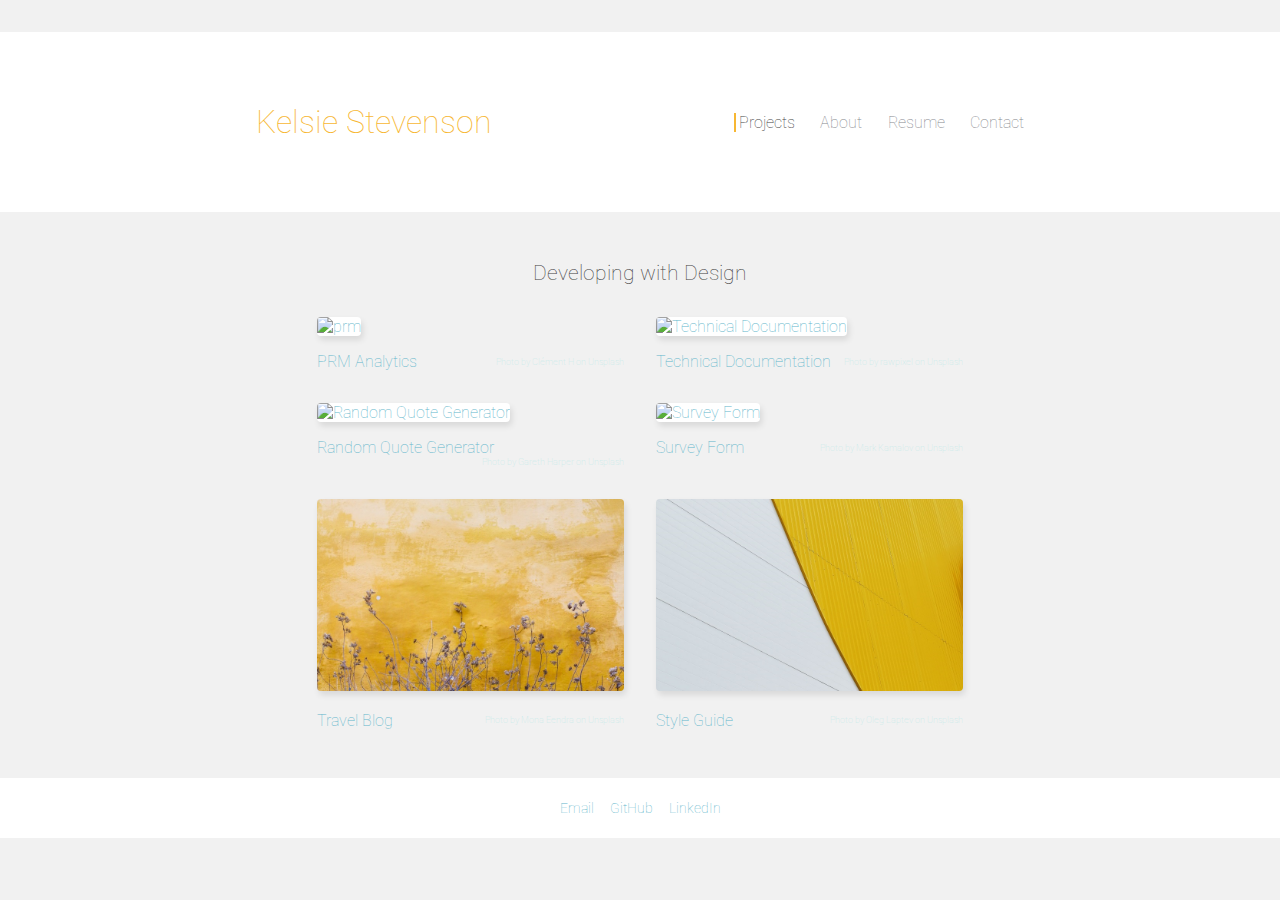
==== index.html @ 69f06c00 "add content" ====
<!doctype html>
<html>
<head>
  <meta charset="utf-8">
  <title>Kelsie's Portfolio</title>
  <link href="https://fonts.googleapis.com/css?family=Roboto" rel="stylesheet">
  <link rel="stylesheet" href="https://use.fontawesome.com/releases/v5.6.3/css/all.css" integrity="sha384-UHRtZLI+pbxtHCWp1t77Bi1L4ZtiqrqD80Kn4Z8NTSRyMA2Fd33n5dQ8lWUE00s/" crossorigin="anonymous">
  <link rel="stylesheet" href="assets\css\styles.css">
</head>
<body>
  <header>
    <div class="body-width">
      <div class="name-logo">Kelsie Stevenson</div>
      <div class="nav-links">
        <nav>
          <a href="index.html" class="active-nav">Projects</a>
          <a href="about.html">About</a>
          <a href="resume.html">Resume</a>
          <a href="contact.html">Contact</a>
        </nav>

      </div>
    </div>
  </header>

  <main>
    <h1>Developing with Design</h1>

    <div class="row-container row-center">

      <div class="column-container card">
        <a href="https://www.prmanalytics.com/" target="_blank">
          <img src="assets/images/clement-h-544786-unsplash.jpg" alt="prm">
        </a>
        <div class="row-container">
          <a href="https://www.prmanalytics.com/" target="_blank">PRM Analytics</a>
          <a href="https://unsplash.com/photos/95YRwf6CNw8" target="_blank" class="credit" >Photo by Clément H on Unsplash</a>
        </div>
      </div>

      <div class="column-container card">
        <a href="https://kelsiestevenson.github.io/Technical_Documentation_Page" target="_blank">
          <img src="assets/images/rawpixel-661940-unsplash.jpg" alt="Technical Documentation">
        </a>
        <div class="row-container">
          <a href="https://kelsiestevenson.github.io/Technical_Documentation_Page" target="_blank">Technical Documentation</a>
          <a href="https://unsplash.com/photos/FFfTNa6tQT0" target="_blank" class="credit" >Photo by rawpixel on Unsplash</a>
        </div>
      </div>

      <div class="column-container card">
        <a href="https://kelsiestevenson.github.io/Random_Quote_Generator/" target="_blank">
          <img src="assets/images/gareth-harper-128701-unsplash.jpg" alt="Random Quote Generator">
        </a>
        <div class="row-container">
          <a href="https://kelsiestevenson.github.io/Random_Quote_Generator/" target="_blank">Random Quote Generator</a>
          <a href="https://unsplash.com/photos/yACpBcInUos" target="_blank" class="credit" >Photo by Gareth Harper on Unsplash</a>
        </div>
      </div>

      <div class="column-container card">
        <a href="https://kelsiestevenson.github.io/Survey_Form/" target="_blank">
          <img src="assets/images/mark-kamalov-262427-unsplash.jpg" alt="Survey Form">
        </a>
        <div class="row-container">
          <a href="https://kelsiestevenson.github.io/Survey_Form/" target="_blank">Survey Form</a>
          <a href="https://unsplash.com/photos/IyffE4SWpmg" target="_blank" class="credit" >Photo by Mark Kamalov on Unsplash</a>
        </div>
      </div>

      <div class="column-container card">
        <a href="#" target="_blank">
          <img src="assets/images/mona-eendra-208388-unsplash.jpg" alt="Travel Blog">
        </a>
        <div class="row-container">
          <a href="#" target="_blank">Travel Blog</a>
          <a href="https://unsplash.com/photos/vC8wj_Kphak" target="_blank" class="credit" >Photo by Mona Eendra on Unsplash</a>
        </div>
      </div>

      <div class="column-container card">
        <a href="#" target="_blank">
          <img src="assets/images/oleg-laptev-545277-unsplash.jpg" alt="Style Guide">
        </a>
        <div class="row-container">
          <a href="#" target="_blank">Style Guide</a>
          <a href="https://unsplash.com/photos/EA7vfFpTJB4" target="_blank" class="credit" >Photo by Oleg Laptev on Unsplash</a>
        </div>
      </div>
    </div>

  </main>
  <footer>
    <ul>
      <li>
        <a href= "mailto:kelsierstevenson@gmail.com?subject=Hello!">Email</a>
      </li>
      <li>
        <a href= "https://github.com/kelsiestevenson" target="_blank">GitHub</a>
      </li>
      <li>
        <a href= "https://www.linkedin.com/in/kelsie-stevenson-458254a4/" target="_blank">LinkedIn</a>
      </li>
    </ul>
  </footer>
</body>
</html>
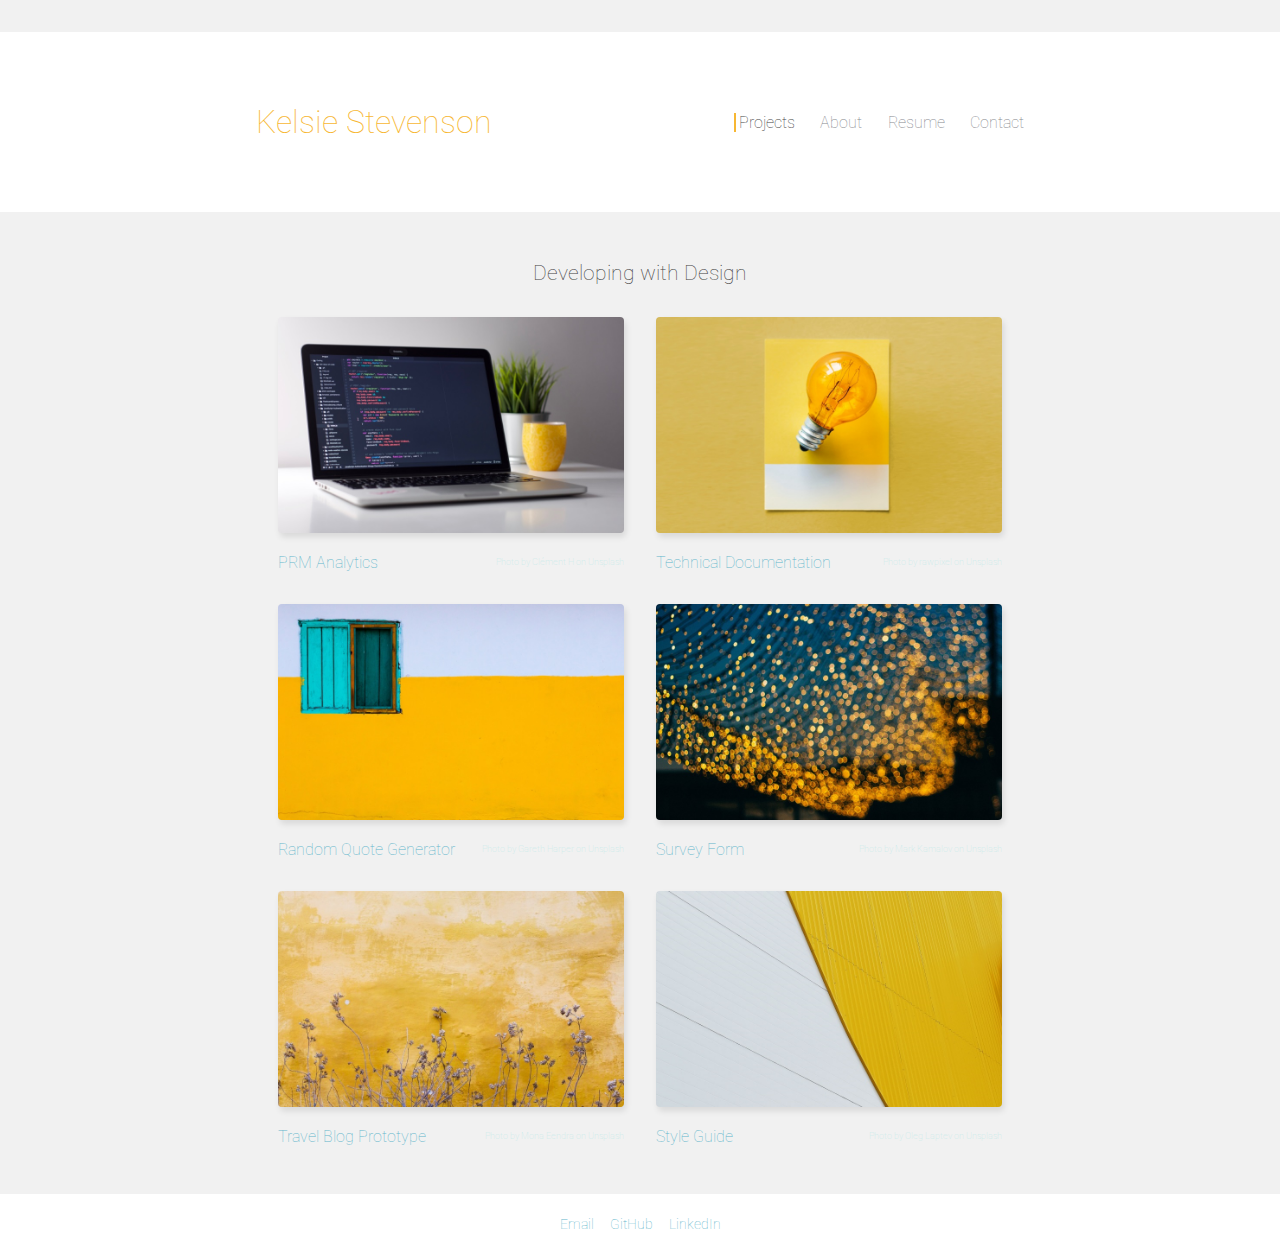
==== commit 6a8c06ce: "add sketch outputs (pdfs) to site" ====
--- a/index.html
+++ b/index.html
@@ -69,21 +69,21 @@
       </div>
 
       <div class="column-container card">
-        <a href="#" target="_blank">
+        <a href="assets/pdfs/Travel_Blog.pdf" target="_blank">
           <img src="assets/images/mona-eendra-208388-unsplash.jpg" alt="Travel Blog">
         </a>
         <div class="row-container">
-          <a href="#" target="_blank">Travel Blog</a>
+          <a href="assets/pdfs/Travel_Blog.pdf" target="_blank">Travel Blog Prototype</a>
           <a href="https://unsplash.com/photos/vC8wj_Kphak" target="_blank" class="credit" >Photo by Mona Eendra on Unsplash</a>
         </div>
       </div>
 
       <div class="column-container card">
-        <a href="#" target="_blank">
+        <a href="assets/pdfs/Style_Guide.pdf" target="_blank">
           <img src="assets/images/oleg-laptev-545277-unsplash.jpg" alt="Style Guide">
         </a>
         <div class="row-container">
-          <a href="#" target="_blank">Style Guide</a>
+          <a href="assets/pdfs/Style_Guide.pdf" target="_blank">Style Guide</a>
           <a href="https://unsplash.com/photos/EA7vfFpTJB4" target="_blank" class="credit" >Photo by Oleg Laptev on Unsplash</a>
         </div>
       </div>
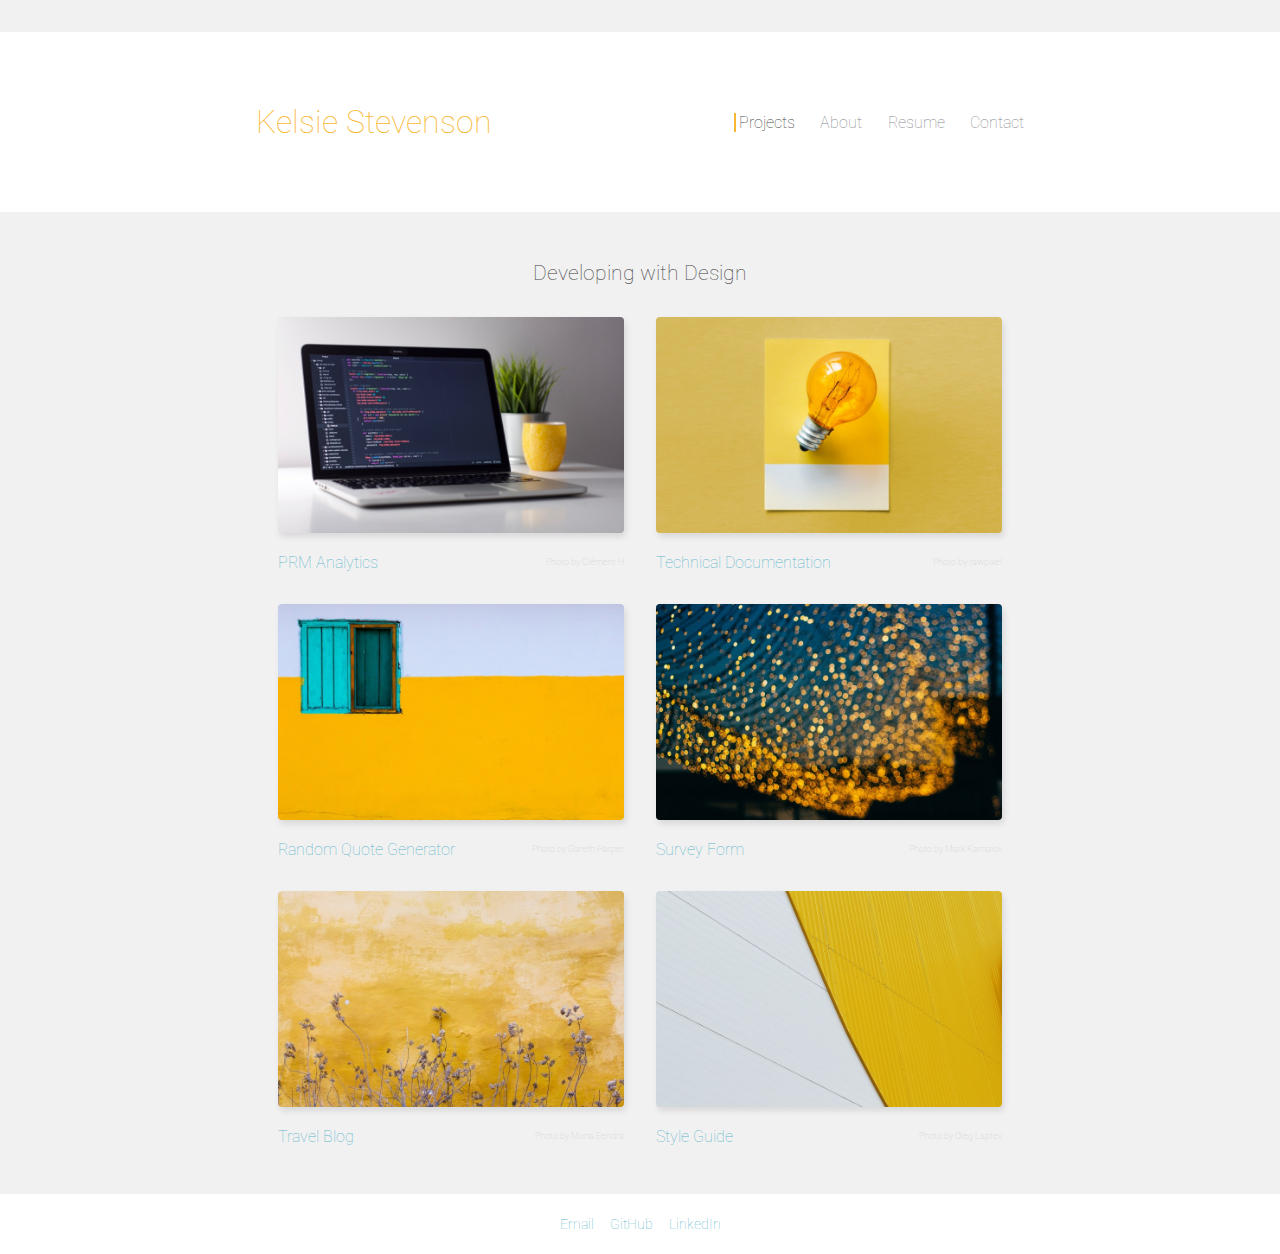
==== commit 219a84f0: "remove "on Unsplash"" ====
--- a/index.html
+++ b/index.html
@@ -34,7 +34,7 @@
         </a>
         <div class="row-container">
           <a href="https://www.prmanalytics.com/" target="_blank">PRM Analytics</a>
-          <a href="https://unsplash.com/photos/95YRwf6CNw8" target="_blank" class="credit" >Photo by Clément H on Unsplash</a>
+          <a href="https://unsplash.com/photos/95YRwf6CNw8" target="_blank" class="credit" >Photo by Clément H</a>
         </div>
       </div>
 
@@ -44,7 +44,7 @@
         </a>
         <div class="row-container">
           <a href="https://kelsiestevenson.github.io/Technical_Documentation_Page" target="_blank">Technical Documentation</a>
-          <a href="https://unsplash.com/photos/FFfTNa6tQT0" target="_blank" class="credit" >Photo by rawpixel on Unsplash</a>
+          <a href="https://unsplash.com/photos/FFfTNa6tQT0" target="_blank" class="credit" >Photo by rawpixel</a>
         </div>
       </div>
 
@@ -54,7 +54,7 @@
         </a>
         <div class="row-container">
           <a href="https://kelsiestevenson.github.io/Random_Quote_Generator/" target="_blank">Random Quote Generator</a>
-          <a href="https://unsplash.com/photos/yACpBcInUos" target="_blank" class="credit" >Photo by Gareth Harper on Unsplash</a>
+          <a href="https://unsplash.com/photos/yACpBcInUos" target="_blank" class="credit" >Photo by Gareth Harper</a>
         </div>
       </div>
 
@@ -64,27 +64,27 @@
         </a>
         <div class="row-container">
           <a href="https://kelsiestevenson.github.io/Survey_Form/" target="_blank">Survey Form</a>
-          <a href="https://unsplash.com/photos/IyffE4SWpmg" target="_blank" class="credit" >Photo by Mark Kamalov on Unsplash</a>
+          <a href="https://unsplash.com/photos/IyffE4SWpmg" target="_blank" class="credit" >Photo by Mark Kamalov</a>
         </div>
       </div>
 
       <div class="column-container card">
-        <a href="assets/pdfs/Travel_Blog.pdf" target="_blank">
+        <a href="#" target="_blank">
           <img src="assets/images/mona-eendra-208388-unsplash.jpg" alt="Travel Blog">
         </a>
         <div class="row-container">
-          <a href="assets/pdfs/Travel_Blog.pdf" target="_blank">Travel Blog Prototype</a>
-          <a href="https://unsplash.com/photos/vC8wj_Kphak" target="_blank" class="credit" >Photo by Mona Eendra on Unsplash</a>
+          <a href="#" target="_blank">Travel Blog</a>
+          <a href="https://unsplash.com/photos/vC8wj_Kphak" target="_blank" class="credit" >Photo by Mona Eendra</a>
         </div>
       </div>
 
       <div class="column-container card">
-        <a href="assets/pdfs/Style_Guide.pdf" target="_blank">
+        <a href="#" target="_blank">
           <img src="assets/images/oleg-laptev-545277-unsplash.jpg" alt="Style Guide">
         </a>
         <div class="row-container">
-          <a href="assets/pdfs/Style_Guide.pdf" target="_blank">Style Guide</a>
-          <a href="https://unsplash.com/photos/EA7vfFpTJB4" target="_blank" class="credit" >Photo by Oleg Laptev on Unsplash</a>
+          <a href="#" target="_blank">Style Guide</a>
+          <a href="https://unsplash.com/photos/EA7vfFpTJB4" target="_blank" class="credit" >Photo by Oleg Laptev</a>
         </div>
       </div>
     </div>
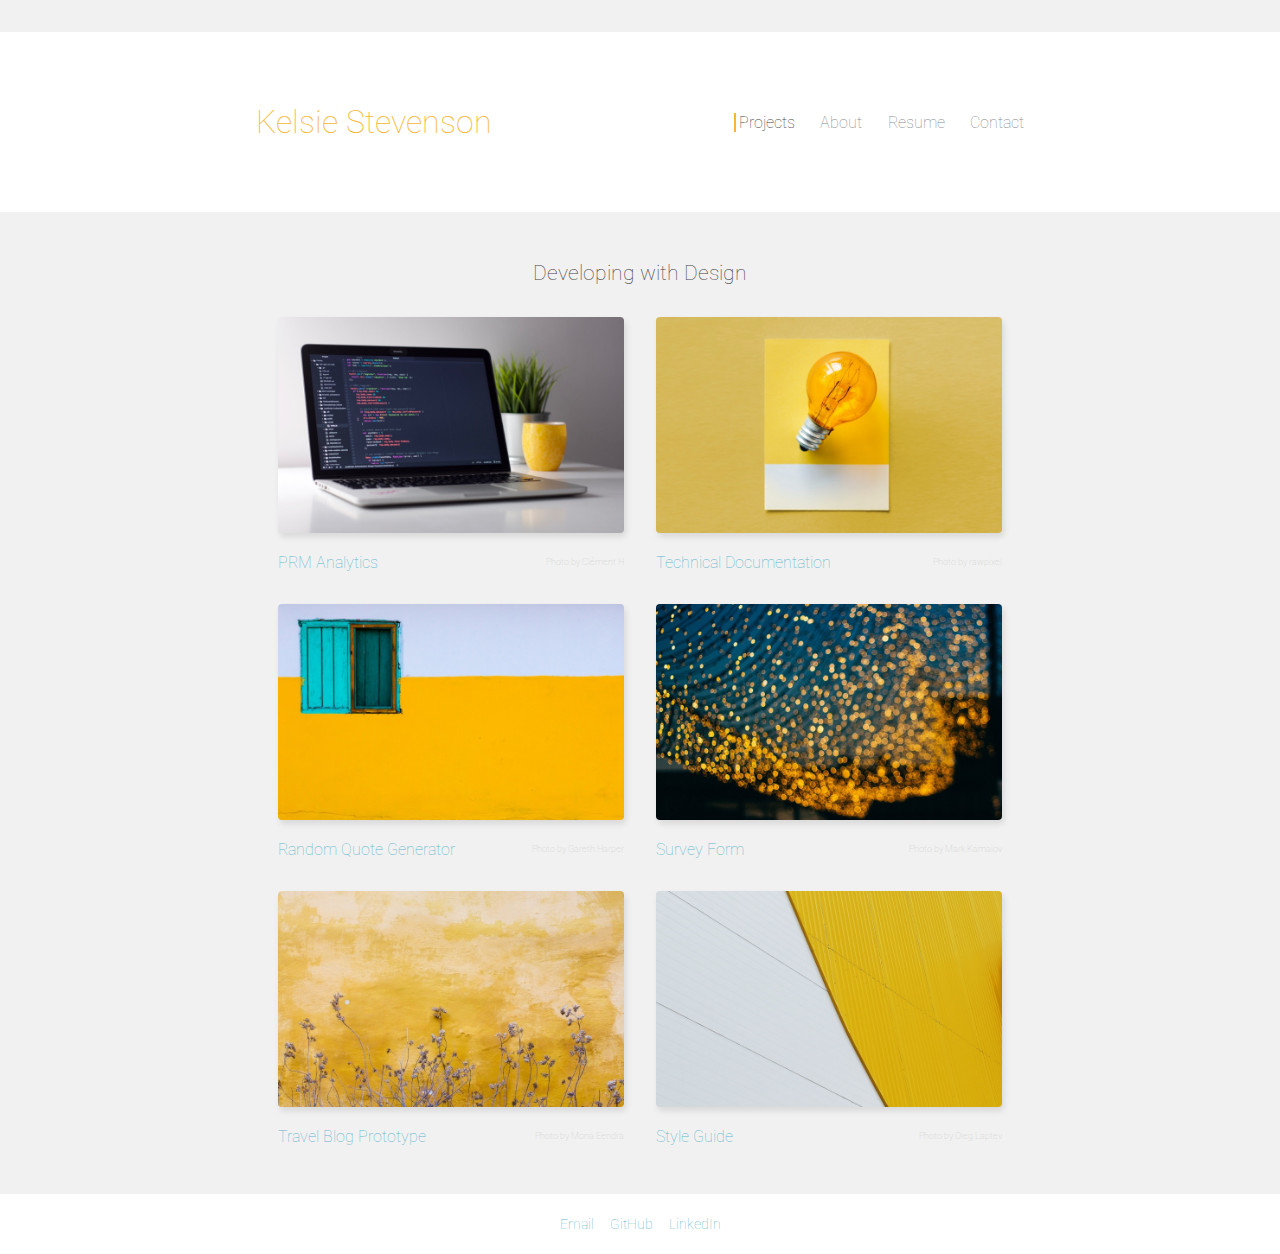
==== commit c408d49c: "Merge branch 'master' into credit-liniks" ====
--- a/index.html
+++ b/index.html
@@ -69,21 +69,21 @@
       </div>
 
       <div class="column-container card">
-        <a href="#" target="_blank">
+        <a href="https://invis.io/5UP6A30E7Q4" target="_blank">
           <img src="assets/images/mona-eendra-208388-unsplash.jpg" alt="Travel Blog">
         </a>
         <div class="row-container">
-          <a href="#" target="_blank">Travel Blog</a>
+          <a href="https://invis.io/5UP6A30E7Q4" target="_blank">Travel Blog Prototype</a>
           <a href="https://unsplash.com/photos/vC8wj_Kphak" target="_blank" class="credit" >Photo by Mona Eendra</a>
         </div>
       </div>
 
       <div class="column-container card">
-        <a href="#" target="_blank">
+        <a href="assets/pdfs/Style_Guide.pdf" target="_blank">
           <img src="assets/images/oleg-laptev-545277-unsplash.jpg" alt="Style Guide">
         </a>
         <div class="row-container">
-          <a href="#" target="_blank">Style Guide</a>
+          <a href="assets/pdfs/Style_Guide.pdf" target="_blank">Style Guide</a>
           <a href="https://unsplash.com/photos/EA7vfFpTJB4" target="_blank" class="credit" >Photo by Oleg Laptev</a>
         </div>
       </div>
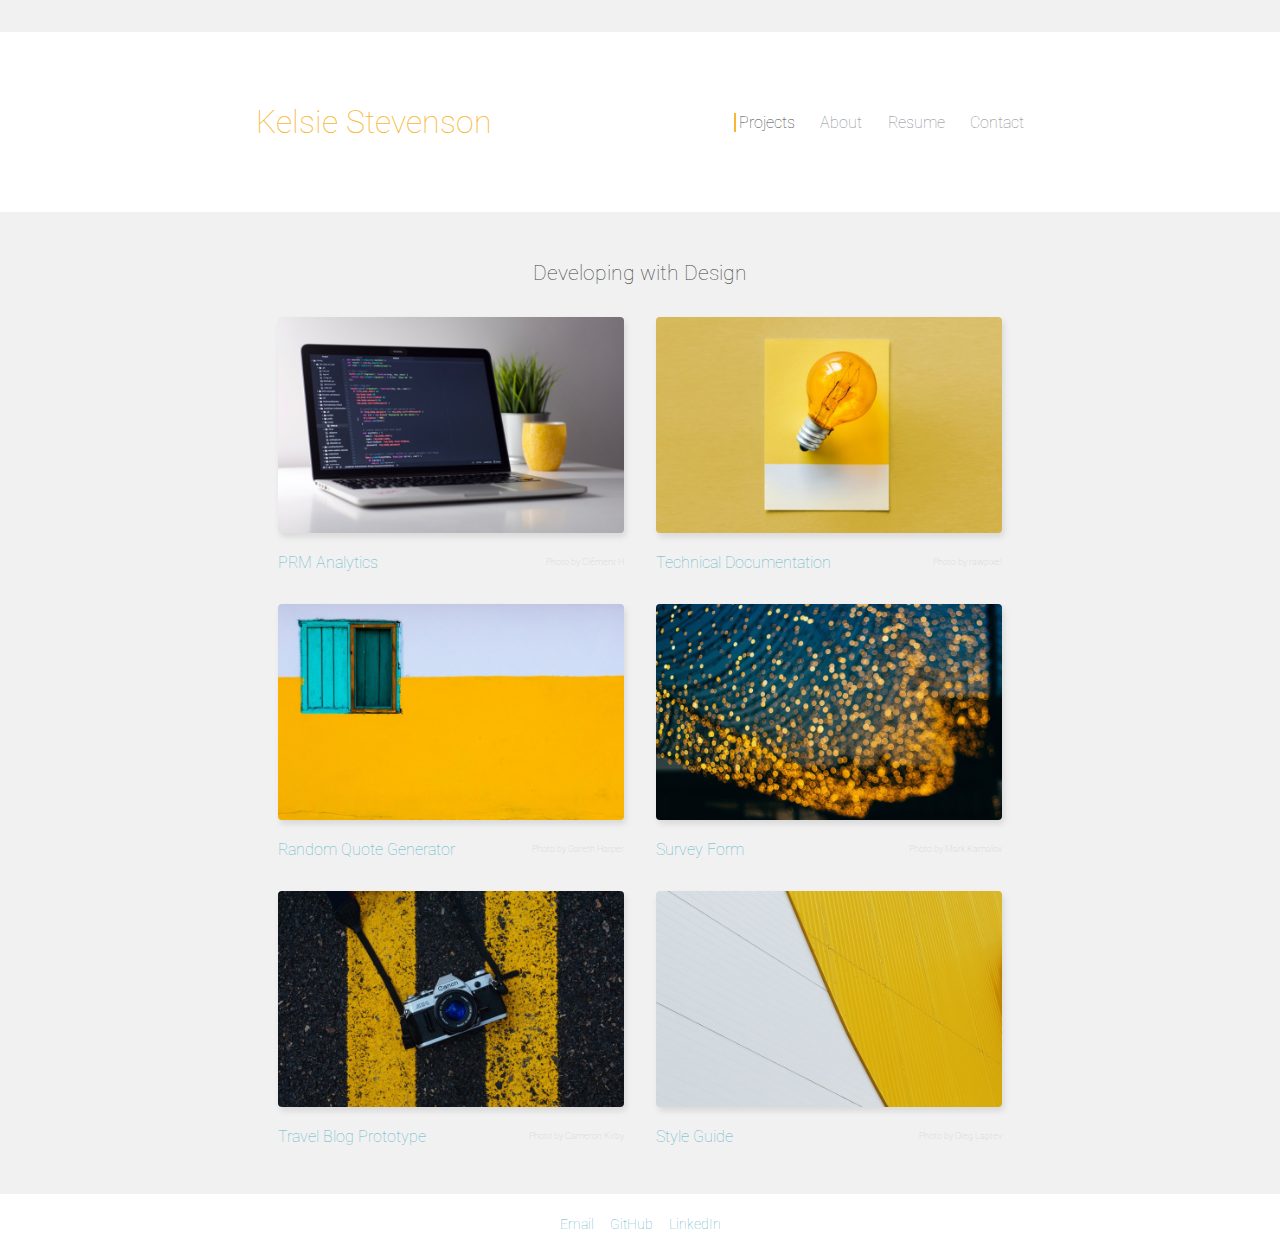
==== commit 2d33a6e5: "update image used for travel" ====
--- a/index.html
+++ b/index.html
@@ -70,11 +70,11 @@
 
       <div class="column-container card">
         <a href="https://invis.io/5UP6A30E7Q4" target="_blank">
-          <img src="assets/images/mona-eendra-208388-unsplash.jpg" alt="Travel Blog">
+          <img src="assets/images/cameron-kirby-82517-unsplash.jpg" alt="Travel Blog">
         </a>
         <div class="row-container">
           <a href="https://invis.io/5UP6A30E7Q4" target="_blank">Travel Blog Prototype</a>
-          <a href="https://unsplash.com/photos/vC8wj_Kphak" target="_blank" class="credit" >Photo by Mona Eendra</a>
+          <a href="https://unsplash.com/photos/gcnV-PTWP44" target="_blank" class="credit" >Photo by Cameron Kirby</a>
         </div>
       </div>
 
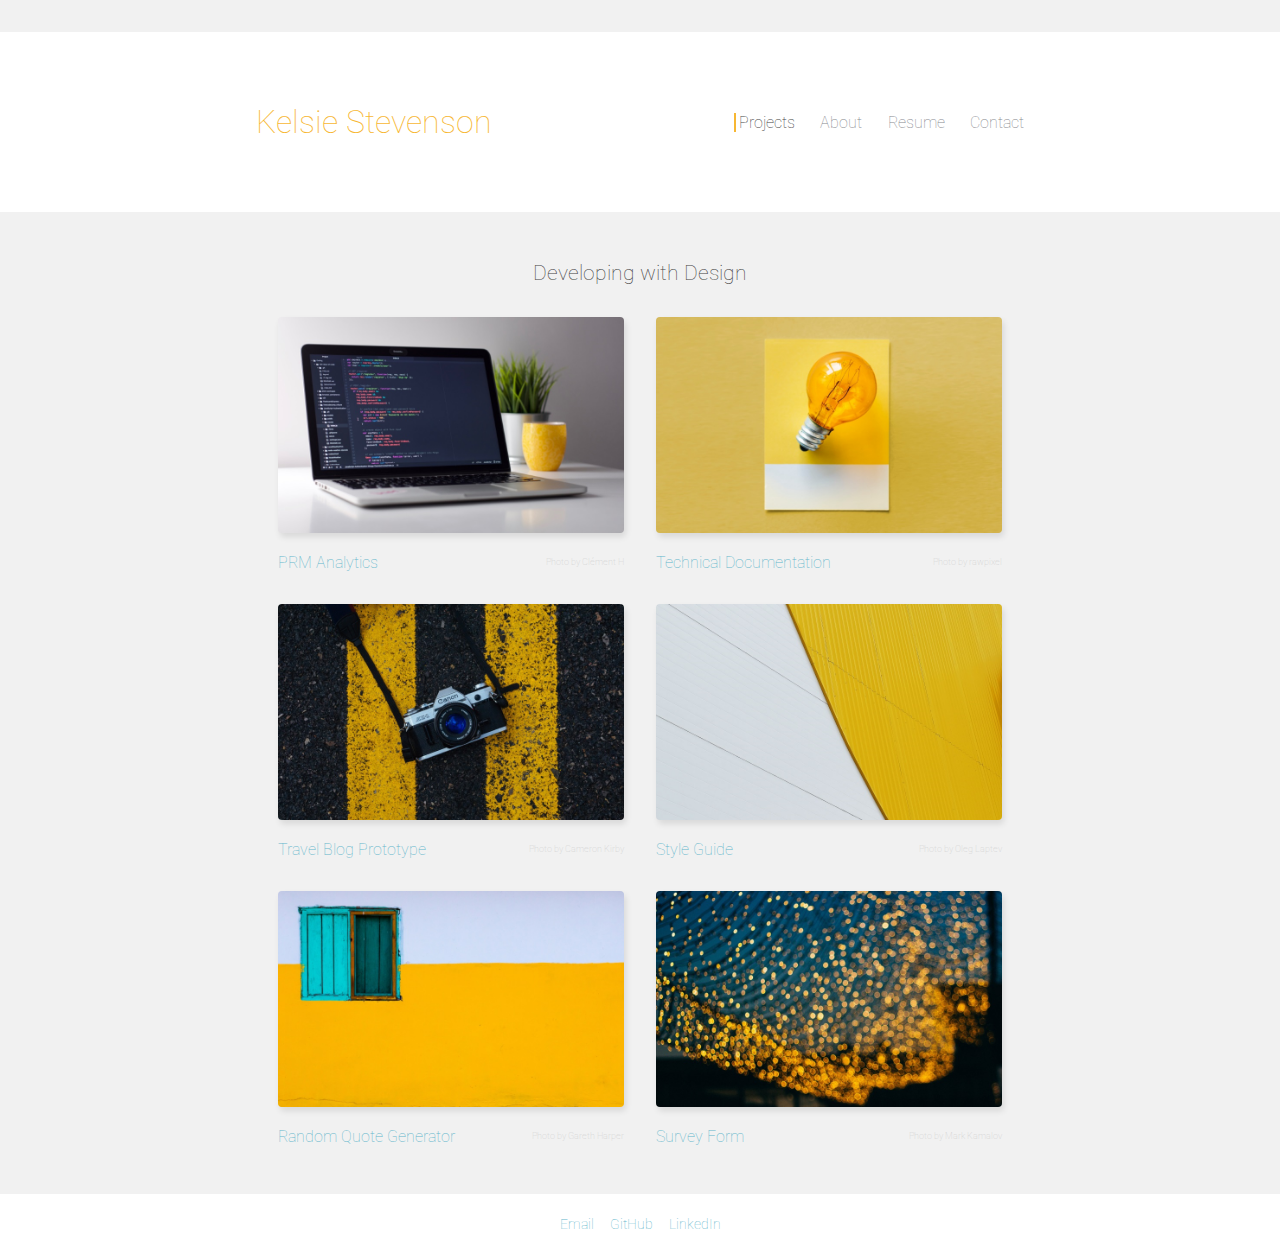
==== commit 1700d0aa: "change order of projects" ====
--- a/index.html
+++ b/index.html
@@ -47,6 +47,26 @@
           <a href="https://unsplash.com/photos/FFfTNa6tQT0" target="_blank" class="credit" >Photo by rawpixel</a>
         </div>
       </div>
+      
+      <div class="column-container card">
+        <a href="https://invis.io/5UP6A30E7Q4" target="_blank">
+          <img src="assets/images/cameron-kirby-82517-unsplash.jpg" alt="Travel Blog">
+        </a>
+        <div class="row-container">
+          <a href="https://invis.io/5UP6A30E7Q4" target="_blank">Travel Blog Prototype</a>
+          <a href="https://unsplash.com/photos/gcnV-PTWP44" target="_blank" class="credit" >Photo by Cameron Kirby</a>
+        </div>
+      </div>
+
+      <div class="column-container card">
+        <a href="assets/pdfs/Style_Guide.pdf" target="_blank">
+          <img src="assets/images/oleg-laptev-545277-unsplash.jpg" alt="Style Guide">
+        </a>
+        <div class="row-container">
+          <a href="assets/pdfs/Style_Guide.pdf" target="_blank">Style Guide</a>
+          <a href="https://unsplash.com/photos/EA7vfFpTJB4" target="_blank" class="credit" >Photo by Oleg Laptev</a>
+        </div>
+      </div>
 
       <div class="column-container card">
         <a href="https://kelsiestevenson.github.io/Random_Quote_Generator/" target="_blank">
@@ -67,26 +87,6 @@
           <a href="https://unsplash.com/photos/IyffE4SWpmg" target="_blank" class="credit" >Photo by Mark Kamalov</a>
         </div>
       </div>
-
-      <div class="column-container card">
-        <a href="https://invis.io/5UP6A30E7Q4" target="_blank">
-          <img src="assets/images/cameron-kirby-82517-unsplash.jpg" alt="Travel Blog">
-        </a>
-        <div class="row-container">
-          <a href="https://invis.io/5UP6A30E7Q4" target="_blank">Travel Blog Prototype</a>
-          <a href="https://unsplash.com/photos/gcnV-PTWP44" target="_blank" class="credit" >Photo by Cameron Kirby</a>
-        </div>
-      </div>
-
-      <div class="column-container card">
-        <a href="assets/pdfs/Style_Guide.pdf" target="_blank">
-          <img src="assets/images/oleg-laptev-545277-unsplash.jpg" alt="Style Guide">
-        </a>
-        <div class="row-container">
-          <a href="assets/pdfs/Style_Guide.pdf" target="_blank">Style Guide</a>
-          <a href="https://unsplash.com/photos/EA7vfFpTJB4" target="_blank" class="credit" >Photo by Oleg Laptev</a>
-        </div>
-      </div>
     </div>
 
   </main>
